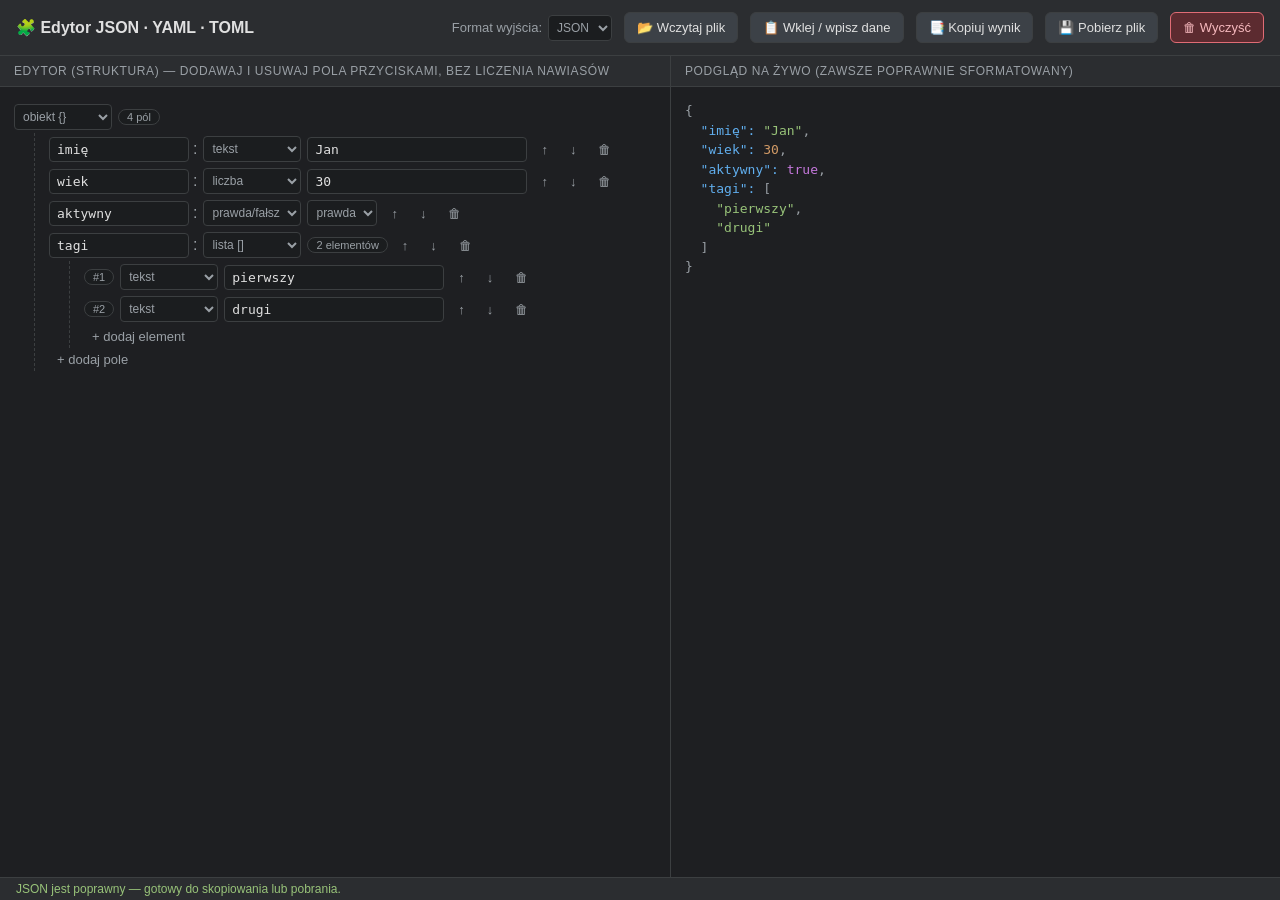
==== json_editor.html @ 4db6fac8 "Add JSON/YAML/TOML editor (single-file HTML) and a hardened Docker build Self-contained, offline bro" ====
<!DOCTYPE html>
<html lang="pl">
<head>
<meta charset="UTF-8">
<meta name="viewport" content="width=device-width, initial-scale=1.0">
<title>Edytor JSON</title>
<style>
  :root {
    --bg: #1e1f22;
    --panel: #2b2d30;
    --border: #3c3f41;
    --text: #e0e0e0;
    --muted: #9aa0a6;
    --accent: #4fa3f7;
    --string: #98c379;
    --number: #d19a66;
    --bool: #c678dd;
    --null: #888;
    --key: #61afef;
    --danger: #e06c75;
    --ok: #98c379;
  }
  * { box-sizing: border-box; }
  body {
    margin: 0;
    font-family: -apple-system, BlinkMacSystemFont, "Segoe UI", Roboto, sans-serif;
    background: var(--bg);
    color: var(--text);
    height: 100vh;
    display: flex;
    flex-direction: column;
  }
  header {
    padding: 12px 16px;
    background: var(--panel);
    border-bottom: 1px solid var(--border);
    display: flex;
    align-items: center;
    gap: 12px;
    flex-wrap: wrap;
  }
  header h1 {
    font-size: 16px;
    margin: 0;
    margin-right: auto;
    color: var(--text);
    font-weight: 600;
  }
  button, .file-btn {
    background: #3c4147;
    color: var(--text);
    border: 1px solid var(--border);
    border-radius: 6px;
    padding: 7px 12px;
    cursor: pointer;
    font-size: 13px;
    transition: background 0.15s;
  }
  button:hover, .file-btn:hover { background: #4a5158; }
  button.primary { background: var(--accent); color: #fff; border-color: var(--accent); }
  button.primary:hover { background: #3d8fe0; }
  button.danger { background: #5c2b30; border-color: var(--danger); color: #f5b8bd; }
  button.danger:hover { background: #713238; }
  main {
    flex: 1;
    display: flex;
    overflow: hidden;
  }
  .panel {
    flex: 1;
    display: flex;
    flex-direction: column;
    overflow: hidden;
    border-right: 1px solid var(--border);
  }
  .panel:last-child { border-right: none; }
  .panel-header {
    padding: 8px 14px;
    font-size: 12px;
    text-transform: uppercase;
    letter-spacing: 0.05em;
    color: var(--muted);
    background: var(--panel);
    border-bottom: 1px solid var(--border);
  }
  .panel-body {
    flex: 1;
    overflow: auto;
    padding: 14px;
  }
  /* Tree editor */
  .node {
    margin-left: 20px;
    border-left: 1px dashed var(--border);
    padding-left: 14px;
    position: relative;
  }
  .node-row {
    display: flex;
    align-items: center;
    gap: 6px;
    padding: 3px 0;
    flex-wrap: wrap;
  }
  .node-row input[type=text], .node-row input[type=number] {
    background: #1b1d1f;
    border: 1px solid var(--border);
    color: var(--text);
    border-radius: 4px;
    padding: 4px 7px;
    font-size: 13px;
    font-family: "SF Mono", Monaco, monospace;
  }
  .key-input { width: 140px; color: var(--key); }
  .val-input { width: 220px; }
  .val-input.string { color: var(--string); }
  .val-input.number { color: var(--number); }
  select.type-select {
    background: #1b1d1f;
    color: var(--muted);
    border: 1px solid var(--border);
    border-radius: 4px;
    font-size: 12px;
    padding: 4px 4px;
  }
  .icon-btn {
    background: transparent;
    border: 1px solid transparent;
    color: var(--muted);
    border-radius: 4px;
    padding: 3px 7px;
    font-size: 13px;
    cursor: pointer;
  }
  .icon-btn:hover { color: var(--text); border-color: var(--border); background: #3c4147; }
  .icon-btn.remove:hover { color: var(--danger); }
  .icon-btn.add:hover { color: var(--ok); }
  .toggle-btn {
    background: transparent;
    border: none;
    color: var(--muted);
    cursor: pointer;
    width: 18px;
    font-size: 12px;
  }
  .badge {
    font-size: 11px;
    color: var(--muted);
    background: #1b1d1f;
    border: 1px solid var(--border);
    border-radius: 10px;
    padding: 1px 8px;
  }
  .bool-true { color: var(--ok); }
  .bool-false { color: var(--danger); }
  .null-label { color: var(--null); font-style: italic; }
  /* Preview */
  pre#preview {
    margin: 0;
    font-family: "SF Mono", Monaco, monospace;
    font-size: 13px;
    line-height: 1.5;
    white-space: pre-wrap;
    word-break: break-word;
  }
  .tok-key { color: var(--key); }
  .tok-string { color: var(--string); }
  .tok-number { color: var(--number); }
  .tok-bool { color: var(--bool); }
  .tok-null { color: var(--null); }
  .tok-punct { color: var(--muted); }
  #status {
    font-size: 12px;
    padding: 4px 16px;
    background: var(--panel);
    border-top: 1px solid var(--border);
    color: var(--muted);
  }
  #status.error { color: var(--danger); }
  #status.ok { color: var(--ok); }
  #status.warn { color: var(--number); }
  .format-picker {
    display: flex;
    align-items: center;
    gap: 6px;
    font-size: 13px;
    color: var(--muted);
  }
  #fix-suggestion {
    display: none;
    background: #3a2f1c;
    border: 1px solid #6b5328;
    border-radius: 6px;
    padding: 10px 12px;
    font-size: 12px;
    color: #e8d3ad;
  }
  #fix-suggestion.show { display: block; }
  #fix-suggestion ul { margin: 6px 0 10px 18px; padding: 0; }
  #fix-suggestion li { margin-bottom: 2px; }
  .empty-hint {
    color: var(--muted);
    font-size: 13px;
    font-style: italic;
  }
  textarea#raw-input {
    width: 100%;
    height: 100%;
    background: #1b1d1f;
    color: var(--text);
    border: 1px solid var(--border);
    border-radius: 6px;
    font-family: "SF Mono", Monaco, monospace;
    font-size: 13px;
    padding: 10px;
    resize: none;
  }
  .modal-overlay {
    position: fixed; inset: 0;
    background: rgba(0,0,0,0.5);
    display: none;
    align-items: center; justify-content: center;
    z-index: 50;
  }
  .modal-overlay.show { display: flex; }
  .modal {
    background: var(--panel);
    border: 1px solid var(--border);
    border-radius: 8px;
    width: 600px;
    max-width: 90vw;
    height: 400px;
    max-height: 80vh;
    display: flex;
    flex-direction: column;
    padding: 16px;
    gap: 10px;
  }
  .modal h2 { margin: 0; font-size: 15px; }
  .modal-actions { display: flex; justify-content: flex-end; gap: 8px; }
</style>
</head>
<body>

<header>
  <h1>🧩 Edytor JSON · YAML · TOML</h1>
  <label class="format-picker">
    Format wyjścia:
    <select id="format-select" class="type-select">
      <option value="json">JSON</option>
      <option value="yaml">YAML</option>
      <option value="toml">TOML</option>
    </select>
  </label>
  <label class="file-btn">
    📂 Wczytaj plik
    <input type="file" id="file-input" accept=".json,.yaml,.yml,.toml,.txt,application/json" style="display:none">
  </label>
  <button id="btn-paste">📋 Wklej / wpisz dane</button>
  <button id="btn-copy">📑 Kopiuj wynik</button>
  <button id="btn-download">💾 Pobierz plik</button>
  <button id="btn-clear" class="danger">🗑 Wyczyść</button>
</header>

<main>
  <div class="panel" style="flex: 1.1;">
    <div class="panel-header">Edytor (struktura) — dodawaj i usuwaj pola przyciskami, bez liczenia nawiasów</div>
    <div class="panel-body" id="tree-root"></div>
  </div>
  <div class="panel">
    <div class="panel-header">Podgląd na żywo (zawsze poprawnie sformatowany)</div>
    <div class="panel-body"><pre id="preview"></pre></div>
  </div>
</main>

<div id="status">Gotowy. Zacznij od dodania pola lub wklej istniejący JSON.</div>

<div class="modal-overlay" id="paste-modal">
  <div class="modal" style="height: 480px;">
    <h2>Wklej lub wpisz dane (JSON, YAML lub TOML)</h2>
    <label class="format-picker">
      Format wejścia:
      <select id="input-format-select" class="type-select">
        <option value="auto">Wykryj automatycznie</option>
        <option value="json">JSON</option>
        <option value="yaml">YAML</option>
        <option value="toml">TOML</option>
      </select>
    </label>
    <textarea id="raw-input" placeholder='np. {"przykład": [1, 2, 3]}  albo  klucz: wartość  albo  klucz = "wartość"'></textarea>
    <div id="fix-suggestion">
      <div>⚠️ Wykryto błędnie sformatowany JSON. Aplikacja wykryła i może automatycznie naprawić następujące problemy:</div>
      <ul id="fix-list"></ul>
      <button id="fix-apply" class="primary">🔧 Zastosuj poprawki i wczytaj</button>
    </div>
    <div class="modal-actions">
      <button id="paste-cancel">Anuluj</button>
      <button id="paste-load" class="primary">Wczytaj do edytora</button>
    </div>
  </div>
</div>

<script>
(function () {
  "use strict";

  // ---- Data model -------------------------------------------------------
  // The whole document is a single root "value" node. A value is one of:
  //   {type:'object', entries:[{key:'', value: <value>}, ...]}
  //   {type:'array',  items:[<value>, ...]}
  //   {type:'string', value: ''}
  //   {type:'number', value: 0}
  //   {type:'boolean', value: true}
  //   {type:'null'}
  //
  // This removes the need for the user to ever type braces, brackets,
  // commas, colons or manage indentation — the UI builds valid JSON.

  let root = { type: 'object', entries: [] };

  const treeRoot = document.getElementById('tree-root');
  const preview = document.getElementById('preview');
  const statusEl = document.getElementById('status');

  function setStatus(msg, kind) {
    statusEl.textContent = msg;
    statusEl.className = kind || '';
  }

  function valueToJS(node) {
    switch (node.type) {
      case 'object': {
        const obj = {};
        for (const e of node.entries) obj[e.key] = valueToJS(e.value);
        return obj;
      }
      case 'array':
        return node.items.map(valueToJS);
      case 'string': return node.value;
      case 'number': return node.value;
      case 'boolean': return node.value;
      case 'null': return null;
    }
  }

  function jsToValue(js) {
    if (js === null) return { type: 'null' };
    if (Array.isArray(js)) return { type: 'array', items: js.map(jsToValue) };
    switch (typeof js) {
      case 'object':
        return { type: 'object', entries: Object.keys(js).map(k => ({ key: k, value: jsToValue(js[k]) })) };
      case 'string': return { type: 'string', value: js };
      case 'number': return { type: 'number', value: js };
      case 'boolean': return { type: 'boolean', value: js };
      default: return { type: 'null' };
    }
  }

  function newValueOfType(type) {
    switch (type) {
      case 'object': return { type: 'object', entries: [] };
      case 'array': return { type: 'array', items: [] };
      case 'string': return { type: 'string', value: '' };
      case 'number': return { type: 'number', value: 0 };
      case 'boolean': return { type: 'boolean', value: true };
      case 'null': return { type: 'null' };
    }
  }

  // ---- Multi-format support: JSON / YAML / TOML --------------------------
  // The editor's internal model is format-agnostic (plain JS values). These
  // helpers convert that model to/from text in whichever format the user
  // picked, so the same tree can be exported as JSON, YAML or TOML and raw
  // text in any of the three can be imported and turned into the tree.

  const FORMAT_INFO = {
    json: { label: 'JSON', ext: 'json', mime: 'application/json' },
    yaml: { label: 'YAML', ext: 'yaml', mime: 'application/x-yaml' },
    toml: { label: 'TOML', ext: 'toml', mime: 'application/toml' }
  };

  function isPlainObject(v) {
    return v !== null && typeof v === 'object' && !Array.isArray(v);
  }

  function containsNull(v) {
    if (v === null) return true;
    if (Array.isArray(v)) return v.some(containsNull);
    if (isPlainObject(v)) return Object.keys(v).some(k => containsNull(v[k]));
    return false;
  }

  function stringifyAs(js, format) {
    if (format === 'json') {
      return { text: JSON.stringify(js, null, 2), warnings: [] };
    }
    if (format === 'yaml') {
      const text = (js === null || (isPlainObject(js) && Object.keys(js).length === 0))
        ? (js === null ? 'null\n' : '{}\n')
        : yamlBlock(js, 0) + '\n';
      return { text, warnings: [] };
    }
    if (format === 'toml') {
      if (!isPlainObject(js)) {
        throw new Error('Format TOML wymaga, aby cały dokument był obiektem (mapą klucz → wartość), a nie listą ani pojedynczą wartością.');
      }
      const lines = [];
      emitTomlTable(js, [], lines, false);
      const text = lines.join('\n').replace(/\n{3,}/g, '\n\n').replace(/\n*$/, '\n');
      const warnings = containsNull(js)
        ? ['TOML nie obsługuje wartości null — zapisano je jako puste teksty "".']
        : [];
      return { text, warnings };
    }
    throw new Error('Nieznany format: ' + format);
  }

  function parseAs(text, format) {
    if (format === 'json') return JSON.parse(text);
    if (format === 'yaml') return parseYAML(text);
    if (format === 'toml') return parseTOML(text);
    throw new Error('Nieznany format: ' + format);
  }

  // Guess which formats are most likely, in order of likelihood, so "auto"
  // import can try the most plausible parser first.
  function detectFormatOrder(text) {
    const trimmed = text.trim();
    if (trimmed === '') return ['json', 'yaml', 'toml'];
    if (trimmed[0] === '{' || trimmed[0] === '[') return ['json', 'yaml', 'toml'];
    const firstLine = (trimmed.split('\n').find(l => l.trim() && !l.trim().startsWith('#')) || '').trim();
    if (/^\[\[?[^\]]+\]\]?\s*$/.test(firstLine) || /^[A-Za-z0-9_."'-]+\s*=\s*\S/.test(firstLine)) {
      return ['toml', 'yaml', 'json'];
    }
    return ['yaml', 'json', 'toml'];
  }

  // ---- YAML: serialize ----------------------------------------------------

  function yamlIndent(n) { return '  '.repeat(n); }

  function yamlBlock(value, indent) {
    if (Array.isArray(value)) {
      if (value.length === 0) return yamlIndent(indent) + '[]';
      return value.map(item => {
        const prefix = yamlIndent(indent) + '- ';
        if (isPlainObject(item) && Object.keys(item).length > 0) {
          const inner = yamlBlock(item, indent + 1);
          const innerLines = inner.split('\n');
          const stripLen = (indent + 1) * 2;
          const firstLine = innerLines[0].slice(stripLen);
          const rest = innerLines.slice(1).join('\n');
          return prefix + firstLine + (rest ? '\n' + rest : '');
        }
        if (Array.isArray(item) && item.length > 0) {
          return prefix.replace(/\s+$/, '') + '\n' + yamlBlock(item, indent + 1);
        }
        return prefix + yamlScalar(item);
      }).join('\n');
    }
    if (isPlainObject(value)) {
      const keys = Object.keys(value);
      if (keys.length === 0) return yamlIndent(indent) + '{}';
      return keys.map(k => {
        const v = value[k];
        const keyPart = yamlIndent(indent) + yamlScalarString(k) + ':';
        if (isPlainObject(v) && Object.keys(v).length > 0) return keyPart + '\n' + yamlBlock(v, indent + 1);
        if (Array.isArray(v) && v.length > 0) return keyPart + '\n' + yamlBlock(v, indent);
        if (isPlainObject(v)) return keyPart + ' {}';
        if (Array.isArray(v)) return keyPart + ' []';
        return keyPart + ' ' + yamlScalar(v);
      }).join('\n');
    }
    return yamlIndent(indent) + yamlScalar(value);
  }

  function yamlScalar(v) {
    if (v === null || v === undefined) return 'null';
    if (typeof v === 'boolean') return v ? 'true' : 'false';
    if (typeof v === 'number') return String(v);
    return yamlScalarString(String(v));
  }

  function yamlScalarString(s) {
    if (s === '') return "''";
    const needsQuote =
      /^[\s]|[\s]$/.test(s) ||
      /^[-?:,\[\]{}#&*!|>'"%@`]/.test(s) ||
      /: |:$/.test(s) ||
      /^(true|false|null|yes|no|on|off|~)$/i.test(s) ||
      /^[+-]?(\d+\.?\d*|\.\d+)([eE][+-]?\d+)?$/.test(s) ||
      /[\n\t]/.test(s);
    if (needsQuote) {
      return '"' + s.replace(/\\/g, '\\\\').replace(/"/g, '\\"').replace(/\n/g, '\\n').replace(/\t/g, '\\t') + '"';
    }
    return s;
  }

  // ---- YAML: parse (common block-style subset) ---------------------------

  function parseYAML(text) {
    const rawLines = text.replace(/\r\n/g, '\n').split('\n');
    const lines = [];
    for (const raw of rawLines) {
      const noComment = stripYamlComment(raw);
      const trimmedLine = noComment.trim();
      if (trimmedLine === '' || trimmedLine === '---' || trimmedLine === '...') continue;
      const leading = noComment.match(/^[ \t]*/)[0];
      if (leading.indexOf('\t') !== -1) {
        throw new Error('YAML nie pozwala używać tabulatorów do wcięć (linia: "' + trimmedLine + '"). Zamień je na spacje.');
      }
      lines.push({ indent: leading.length, content: noComment.slice(leading.length) });
    }
    if (lines.length === 0) return null;
    const cursor = { i: 0 };
    return parseYamlNode(lines, cursor, lines[0].indent);
  }

  function stripYamlComment(line) {
    let inStr = null;
    for (let i = 0; i < line.length; i++) {
      const c = line[i];
      if (inStr) {
        if (c === inStr && line[i - 1] !== '\\') inStr = null;
      } else if (c === '"' || c === "'") {
        inStr = c;
      } else if (c === '#' && (i === 0 || /\s/.test(line[i - 1]))) {
        return line.slice(0, i).replace(/\s+$/, '');
      }
    }
    return line;
  }

  function parseYamlNode(lines, cursor, indent) {
    if (cursor.i >= lines.length) return null;
    const line = lines[cursor.i];
    if (line.indent < indent) return null;
    if (line.content === '-' || line.content.startsWith('- ')) {
      return parseYamlSequence(lines, cursor, line.indent);
    }
    if (matchYamlKeyValue(line.content)) {
      return parseYamlMapping(lines, cursor, line.indent);
    }
    cursor.i++;
    return parseYamlScalar(line.content);
  }

  function matchYamlKeyValue(content) {
    let m = content.match(/^"((?:[^"\\]|\\.)*)"\s*:(?:\s+(.*))?$/);
    if (m) return { key: unescapeYamlDouble(m[1]), value: m[2] !== undefined ? m[2] : '' };
    m = content.match(/^'((?:[^']|'')*)'\s*:(?:\s+(.*))?$/);
    if (m) return { key: m[1].replace(/''/g, "'"), value: m[2] !== undefined ? m[2] : '' };
    m = content.match(/^([^:\s][^:]*?):(?:\s+(.*))?$/);
    if (m && !/^[-?]\s/.test(m[1]) && m[1].indexOf('#') === -1) {
      return { key: m[1].trim(), value: m[2] !== undefined ? m[2] : '' };
    }
    return null;
  }

  function parseYamlMapping(lines, cursor, indent) {
    const obj = {};
    while (cursor.i < lines.length) {
      const line = lines[cursor.i];
      if (line.indent < indent) break;
      if (line.indent !== indent) {
        throw new Error('Niespójne wcięcie w YAML w linii: "' + line.content + '"');
      }
      const kv = matchYamlKeyValue(line.content);
      if (!kv) throw new Error('Nie rozpoznano wpisu mapy YAML w linii: "' + line.content + '"');
      cursor.i++;
      if (kv.value === '' || kv.value === undefined) {
        if (cursor.i < lines.length && lines[cursor.i].indent > indent) {
          obj[kv.key] = parseYamlNode(lines, cursor, lines[cursor.i].indent);
        } else if (cursor.i < lines.length && lines[cursor.i].indent === indent &&
                   (lines[cursor.i].content === '-' || lines[cursor.i].content.startsWith('- '))) {
          obj[kv.key] = parseYamlSequence(lines, cursor, indent);
        } else {
          obj[kv.key] = null;
        }
      } else {
        obj[kv.key] = parseYamlInlineValue(kv.value);
      }
    }
    return obj;
  }

  function parseYamlSequence(lines, cursor, indent) {
    const arr = [];
    while (cursor.i < lines.length) {
      const line = lines[cursor.i];
      if (line.indent < indent) break;
      if (line.indent !== indent) throw new Error('Niespójne wcięcie w liście YAML w linii: "' + line.content + '"');
      if (!(line.content === '-' || line.content.startsWith('- '))) break;
      const rest = line.content === '-' ? '' : line.content.slice(2);
      cursor.i++;
      if (rest.trim() === '') {
        if (cursor.i < lines.length && lines[cursor.i].indent > indent) {
          arr.push(parseYamlNode(lines, cursor, lines[cursor.i].indent));
        } else {
          arr.push(null);
        }
        continue;
      }
      const kv = matchYamlKeyValue(rest);
      if (kv) {
        const mapIndent = indent + 2;
        const fakeLines = [{ indent: mapIndent, content: rest }];
        let j = cursor.i;
        while (j < lines.length && lines[j].indent > indent) {
          fakeLines.push({ indent: lines[j].indent, content: lines[j].content });
          j++;
        }
        const subCursor = { i: 0 };
        arr.push(parseYamlMapping(fakeLines, subCursor, mapIndent));
        cursor.i = j;
      } else {
        arr.push(parseYamlInlineValue(rest));
      }
    }
    return arr;
  }

  function parseYamlInlineValue(s) {
    s = s.trim();
    if (s === '') return null;
    if (s[0] === '[' && s[s.length - 1] === ']') return parseYamlFlowSequence(s);
    if (s[0] === '{' && s[s.length - 1] === '}') return parseYamlFlowMapping(s);
    return parseYamlScalar(s);
  }

  function splitFlowItems(s) {
    const parts = [];
    let depth = 0, inStr = null, cur = '';
    for (let i = 0; i < s.length; i++) {
      const c = s[i];
      if (inStr) {
        cur += c;
        if (c === inStr && s[i - 1] !== '\\') inStr = null;
      } else if (c === '"' || c === "'") { inStr = c; cur += c; }
      else if (c === '[' || c === '{') { depth++; cur += c; }
      else if (c === ']' || c === '}') { depth--; cur += c; }
      else if (c === ',' && depth === 0) { parts.push(cur); cur = ''; }
      else cur += c;
    }
    if (cur.trim() !== '') parts.push(cur);
    return parts.map(p => p.trim()).filter(p => p !== '');
  }

  function parseYamlFlowSequence(s) {
    const inner = s.slice(1, -1).trim();
    if (inner === '') return [];
    return splitFlowItems(inner).map(parseYamlInlineValue);
  }

  function parseYamlFlowMapping(s) {
    const inner = s.slice(1, -1).trim();
    const obj = {};
    if (inner === '') return obj;
    for (const part of splitFlowItems(inner)) {
      const kv = matchYamlKeyValue(part) || { key: part.trim(), value: '' };
      obj[kv.key] = (kv.value === '' || kv.value === undefined) ? null : parseYamlInlineValue(kv.value);
    }
    return obj;
  }

  function parseYamlScalar(s) {
    s = s.trim();
    if (s === '' || s === '~' || /^(null|Null|NULL)$/.test(s)) return null;
    if (/^(true|True|TRUE)$/.test(s)) return true;
    if (/^(false|False|FALSE)$/.test(s)) return false;
    if (/^"((?:[^"\\]|\\.)*)"$/.test(s)) return unescapeYamlDouble(s.slice(1, -1));
    if (/^'((?:[^']|'')*)'$/.test(s)) return s.slice(1, -1).replace(/''/g, "'");
    if (/^[+-]?(\d+\.\d*|\.\d+|\d+)([eE][+-]?\d+)?$/.test(s) && !/^[+-]?0\d/.test(s)) return parseFloat(s);
    return s;
  }

  function unescapeYamlDouble(s) {
    return s.replace(/\\(.)/g, (m, c) => ({ n: '\n', t: '\t', r: '\r', '"': '"', '\\': '\\' }[c] || c));
  }

  // ---- TOML: serialize ----------------------------------------------------

  function emitTomlTable(obj, path, lines, asArrayItem) {
    if (path.length > 0) {
      const header = path.map(tomlKey).join('.');
      lines.push(asArrayItem ? '[[' + header + ']]' : '[' + header + ']');
    }
    const simple = [], subTables = [], subArrayTables = [];
    for (const key of Object.keys(obj)) {
      const v = obj[key];
      if (Array.isArray(v) && v.length > 0 && v.every(isPlainObject)) subArrayTables.push(key);
      else if (isPlainObject(v)) subTables.push(key);
      else simple.push(key);
    }
    for (const k of simple) lines.push(tomlKey(k) + ' = ' + tomlValue(obj[k]));
    if (path.length > 0 || simple.length > 0) lines.push('');
    for (const k of subTables) emitTomlTable(obj[k], path.concat(k), lines, false);
    for (const k of subArrayTables) {
      for (const item of obj[k]) emitTomlTable(item, path.concat(k), lines, true);
    }
  }

  function tomlValue(v) {
    if (v === null || v === undefined) return '""';
    if (typeof v === 'boolean') return v ? 'true' : 'false';
    if (typeof v === 'number') return String(v);
    if (typeof v === 'string') return tomlString(v);
    if (Array.isArray(v)) return '[' + v.map(tomlValue).join(', ') + ']';
    if (isPlainObject(v)) return '{ ' + Object.keys(v).map(k => tomlKey(k) + ' = ' + tomlValue(v[k])).join(', ') + ' }';
    return '""';
  }

  function tomlString(s) {
    return '"' + s.replace(/\\/g, '\\\\').replace(/"/g, '\\"').replace(/\n/g, '\\n').replace(/\t/g, '\\t') + '"';
  }

  function tomlKey(k) {
    return /^[A-Za-z0-9_-]+$/.test(k) ? k : tomlString(k);
  }

  // ---- TOML: parse (common subset: tables, arrays of tables, basic types) -

  function parseTOML(text) {
    const lines = text.replace(/\r\n/g, '\n').split('\n');
    const root = {};
    let current = root;
    for (const rawLine of lines) {
      const line = stripTomlComment(rawLine).trim();
      if (line === '') continue;
      if (line.startsWith('[[') && line.endsWith(']]')) {
        const path = parseTomlKeyPath(line.slice(2, -2).trim());
        current = navigateTomlArrayTable(root, path);
      } else if (line.startsWith('[') && line.endsWith(']')) {
        const path = parseTomlKeyPath(line.slice(1, -1).trim());
        current = navigateTomlTable(root, path);
      } else {
        const eq = findUnquotedChar(line, '=');
        if (eq === -1) throw new Error('Nie rozpoznano linii TOML (brak "="): "' + line + '"');
        const path = parseTomlKeyPath(line.slice(0, eq).trim());
        setTomlValue(current, path, parseTomlValue(line.slice(eq + 1).trim()));
      }
    }
    return root;
  }

  function stripTomlComment(line) {
    let inStr = null;
    for (let i = 0; i < line.length; i++) {
      const c = line[i];
      if (inStr) {
        if (c === inStr && line[i - 1] !== '\\') inStr = null;
      } else if (c === '"' || c === "'") inStr = c;
      else if (c === '#') return line.slice(0, i);
    }
    return line;
  }

  function findUnquotedChar(line, target) {
    let inStr = null, depth = 0;
    for (let i = 0; i < line.length; i++) {
      const c = line[i];
      if (inStr) {
        if (c === inStr && line[i - 1] !== '\\') inStr = null;
      } else if (c === '"' || c === "'") inStr = c;
      else if (c === '[' || c === '{') depth++;
      else if (c === ']' || c === '}') depth--;
      else if (c === target && depth === 0) return i;
    }
    return -1;
  }

  function parseTomlKeyPath(s) {
    const parts = [];
    let cur = '', inStr = null;
    for (let i = 0; i < s.length; i++) {
      const c = s[i];
      if (inStr) {
        cur += c;
        if (c === inStr && s[i - 1] !== '\\') inStr = null;
      } else if (c === '"' || c === "'") { inStr = c; cur += c; }
      else if (c === '.') { parts.push(cur.trim()); cur = ''; }
      else cur += c;
    }
    if (cur.trim() !== '') parts.push(cur.trim());
    return parts.map(unquoteTomlKey);
  }

  function unquoteTomlKey(k) {
    k = k.trim();
    if (/^"(.*)"$/.test(k)) return unescapeTomlBasic(k.slice(1, -1));
    if (/^'(.*)'$/.test(k)) return k.slice(1, -1);
    return k;
  }

  function navigateTomlTable(root, path) {
    let node = root;
    for (const key of path) {
      if (!(key in node)) node[key] = {};
      node = Array.isArray(node[key]) ? node[key][node[key].length - 1] : node[key];
    }
    return node;
  }

  function navigateTomlArrayTable(root, path) {
    let node = root;
    for (let i = 0; i < path.length - 1; i++) {
      const key = path[i];
      if (!(key in node)) node[key] = {};
      node = Array.isArray(node[key]) ? node[key][node[key].length - 1] : node[key];
    }
    const lastKey = path[path.length - 1];
    if (!Array.isArray(node[lastKey])) node[lastKey] = [];
    const item = {};
    node[lastKey].push(item);
    return item;
  }

  function setTomlValue(table, path, value) {
    let node = table;
    for (let i = 0; i < path.length - 1; i++) {
      const key = path[i];
      if (!(key in node)) node[key] = {};
      node = node[key];
    }
    node[path[path.length - 1]] = value;
  }

  function parseTomlValue(s) {
    s = s.trim();
    if (s === '') throw new Error('Brak wartości po znaku "="');
    if (s === 'true') return true;
    if (s === 'false') return false;
    if (s[0] === '[') return parseTomlArray(s);
    if (s[0] === '{') return parseTomlInlineTable(s);
    if (/^"""[\s\S]*"""$/.test(s)) return s.slice(3, -3).replace(/^\n/, '');
    if (/^'''[\s\S]*'''$/.test(s)) return s.slice(3, -3).replace(/^\n/, '');
    if (/^"((?:[^"\\]|\\.)*)"$/.test(s)) return unescapeTomlBasic(s.slice(1, -1));
    if (/^'(.*)'$/.test(s)) return s.slice(1, -1);
    if (/^[+-]?\d[\d_]*$/.test(s)) return parseInt(s.replace(/_/g, ''), 10);
    if (/^[+-]?(\d[\d_]*\.\d[\d_]*|\d[\d_]*)([eE][+-]?\d+)?$/.test(s)) return parseFloat(s.replace(/_/g, ''));
    if (/^\d{4}-\d{2}-\d{2}/.test(s)) return s.replace(/^"|"$/g, '');
    return s;
  }

  function unescapeTomlBasic(s) {
    return s.replace(/\\(u[0-9a-fA-F]{4}|U[0-9a-fA-F]{8}|.)/g, (m, g) => {
      if (g[0] === 'u' || g[0] === 'U') return String.fromCodePoint(parseInt(g.slice(1), 16));
      return ({ n: '\n', t: '\t', r: '\r', '"': '"', '\\': '\\' })[g] || g;
    });
  }

  function parseTomlArray(s) {
    const inner = s.slice(1, -1).trim();
    if (inner === '') return [];
    return splitFlowItems(inner).map(parseTomlValue);
  }

  function parseTomlInlineTable(s) {
    const inner = s.slice(1, -1).trim();
    const obj = {};
    if (inner === '') return obj;
    for (const part of splitFlowItems(inner)) {
      const eq = findUnquotedChar(part, '=');
      if (eq === -1) throw new Error('Nieprawidłowy wpis w tabeli inline TOML: "' + part + '"');
      const path = parseTomlKeyPath(part.slice(0, eq).trim());
      setTomlValue(obj, path, parseTomlValue(part.slice(eq + 1).trim()));
    }
    return obj;
  }

  // ---- JSON auto-repair ----------------------------------------------------
  // Tries a series of safe, well-known fixes for JSON that was pasted from
  // sources that don't produce strict JSON (JS object literals, Python dicts,
  // JSON with comments or trailing commas, etc.) and reports each fix made.

  function autoFixJSON(text) {
    const fixes = [];
    let fixed = text;

    if (fixed.charCodeAt(0) === 0xFEFF) {
      fixed = fixed.slice(1);
      fixes.push('Usunięto niewidoczny znak BOM na początku pliku.');
    }
    let step = stripJsonComments(fixed);
    if (step !== fixed) { fixed = step; fixes.push('Usunięto komentarze (// … lub /* … */) — JSON ich nie obsługuje.'); }

    step = convertSingleToDoubleQuotes(fixed);
    if (step !== fixed) { fixed = step; fixes.push('Zamieniono pojedyncze cudzysłowy (\') na podwójne (") wokół tekstów.'); }

    step = quoteUnquotedKeys(fixed);
    if (step !== fixed) { fixed = step; fixes.push('Dodano cudzysłowy wokół nazw kluczy zapisanych bez nich.'); }

    step = fixed.replace(/\bTrue\b/g, 'true').replace(/\bFalse\b/g, 'false').replace(/\bNone\b/g, 'null');
    if (step !== fixed) { fixed = step; fixes.push('Zamieniono True/False/None (zapis pythonowy) na true/false/null.'); }

    step = fixed.replace(/,(\s*[}\]])/g, '$1');
    if (step !== fixed) { fixed = step; fixes.push('Usunięto zbędne przecinki przed zamykającym } lub ].'); }

    return { fixed, fixes };
  }

  function stripJsonComments(text) {
    let out = '', inStr = null;
    for (let i = 0; i < text.length; i++) {
      const c = text[i], n = text[i + 1];
      if (inStr) {
        out += c;
        if (c === '\\') { out += n; i++; }
        else if (c === inStr) inStr = null;
        continue;
      }
      if (c === '"' || c === "'") { inStr = c; out += c; continue; }
      if (c === '/' && n === '/') {
        while (i < text.length && text[i] !== '\n') i++;
        i--;
        continue;
      }
      if (c === '/' && n === '*') {
        i += 2;
        while (i < text.length && !(text[i] === '*' && text[i + 1] === '/')) i++;
        i++;
        continue;
      }
      out += c;
    }
    return out;
  }

  function convertSingleToDoubleQuotes(text) {
    let out = '', i = 0;
    while (i < text.length) {
      const c = text[i];
      if (c === '"') {
        out += c; i++;
        while (i < text.length) {
          out += text[i];
          if (text[i] === '\\') { i++; out += text[i]; }
          else if (text[i] === '"') { i++; break; }
          i++;
        }
        continue;
      }
      if (c === "'") {
        let s = '';
        i++;
        while (i < text.length && text[i] !== "'") {
          if (text[i] === '\\') { s += text[i] + (text[i + 1] || ''); i += 2; }
          else { s += text[i]; i++; }
        }
        i++;
        const content = s.replace(/\\'/g, "'").replace(/(?<!\\)"/g, '\\"');
        out += '"' + content + '"';
        continue;
      }
      out += c; i++;
    }
    return out;
  }

  function quoteUnquotedKeys(text) {
    let out = '', i = 0;
    while (i < text.length) {
      const c = text[i];
      if (c === '"' || c === "'") {
        const quote = c;
        out += c; i++;
        while (i < text.length) {
          out += text[i];
          if (text[i] === '\\') { i++; out += text[i]; }
          else if (text[i] === quote) { i++; break; }
          i++;
        }
        continue;
      }
      if (c === '{' || c === ',') {
        out += c; i++;
        let j = i;
        while (j < text.length && /\s/.test(text[j])) j++;
        const m = /^[A-Za-z_$][A-Za-z0-9_$]*/.exec(text.slice(j));
        if (m) {
          let k = j + m[0].length;
          while (k < text.length && /\s/.test(text[k])) k++;
          if (text[k] === ':') {
            out += text.slice(i, j) + '"' + m[0] + '"';
            i = j + m[0].length;
            continue;
          }
        }
        continue;
      }
      out += c; i++;
    }
    return out;
  }

  // ---- Rendering: tree editor -------------------------------------------

  function render() {
    treeRoot.innerHTML = '';
    treeRoot.appendChild(renderValueEditor(root, null, null, true));
    renderPreview();
  }

  // Renders the *content controls* for editing a value in-place
  // (type selector + the value-specific inputs/children), used both
  // for the root and for nested values.
  function renderValueEditor(node, onReplace, label, isRoot) {
    const wrap = document.createElement('div');

    const row = document.createElement('div');
    row.className = 'node-row';

    if (label !== null && label !== undefined) {
      // label is a DOM node (key input or index badge) supplied by caller
      row.appendChild(label);
    }

    const typeSelect = document.createElement('select');
    typeSelect.className = 'type-select';
    ['object', 'array', 'string', 'number', 'boolean', 'null'].forEach(t => {
      const opt = document.createElement('option');
      opt.value = t;
      opt.textContent = {
        object: 'obiekt {}', array: 'lista []', string: 'tekst',
        number: 'liczba', boolean: 'prawda/fałsz', null: 'null'
      }[t];
      if (t === node.type) opt.selected = true;
      typeSelect.appendChild(opt);
    });
    typeSelect.addEventListener('change', () => {
      const replacement = newValueOfType(typeSelect.value);
      if (onReplace) onReplace(replacement);
      else { root = replacement; }
      render();
    });
    row.appendChild(typeSelect);

    // value-specific controls appended to the row
    appendValueControls(row, node);

    wrap.appendChild(row);

    // children container for object/array
    if (node.type === 'object' || node.type === 'array') {
      const childContainer = document.createElement('div');
      childContainer.className = 'node';
      wrap.appendChild(childContainer);

      if (node.type === 'object') {
        if (node.entries.length === 0) {
          childContainer.appendChild(hint('Brak pól — kliknij "+ dodaj pole"'));
        }
        node.entries.forEach((entry, idx) => {
          childContainer.appendChild(renderObjectEntry(node, entry, idx));
        });
        const addBtn = document.createElement('button');
        addBtn.className = 'icon-btn add';
        addBtn.textContent = '+ dodaj pole';
        addBtn.addEventListener('click', () => {
          node.entries.push({ key: uniqueKey(node), value: { type: 'string', value: '' } });
          render();
        });
        childContainer.appendChild(addBtn);
      } else {
        if (node.items.length === 0) {
          childContainer.appendChild(hint('Lista pusta — kliknij "+ dodaj element"'));
        }
        node.items.forEach((item, idx) => {
          childContainer.appendChild(renderArrayItem(node, idx));
        });
        const addBtn = document.createElement('button');
        addBtn.className = 'icon-btn add';
        addBtn.textContent = '+ dodaj element';
        addBtn.addEventListener('click', () => {
          node.items.push({ type: 'string', value: '' });
          render();
        });
        childContainer.appendChild(addBtn);
      }
    }

    return wrap;
  }

  function uniqueKey(objNode) {
    let i = objNode.entries.length + 1;
    let k = 'pole' + i;
    const existing = new Set(objNode.entries.map(e => e.key));
    while (existing.has(k)) { i++; k = 'pole' + i; }
    return k;
  }

  function hint(text) {
    const d = document.createElement('div');
    d.className = 'empty-hint';
    d.style.padding = '4px 0';
    d.textContent = text;
    return d;
  }

  function appendValueControls(row, node) {
    if (node.type === 'string') {
      const input = document.createElement('input');
      input.type = 'text';
      input.className = 'val-input string';
      input.value = node.value;
      input.placeholder = 'wpisz tekst…';
      input.addEventListener('input', () => { node.value = input.value; renderPreview(); });
      row.appendChild(input);
    } else if (node.type === 'number') {
      const input = document.createElement('input');
      input.type = 'number';
      input.className = 'val-input number';
      input.value = node.value;
      input.addEventListener('input', () => {
        const n = parseFloat(input.value);
        node.value = isNaN(n) ? 0 : n;
        renderPreview();
      });
      row.appendChild(input);
    } else if (node.type === 'boolean') {
      const select = document.createElement('select');
      select.className = 'type-select';
      [['true', 'prawda'], ['false', 'fałsz']].forEach(([v, label]) => {
        const opt = document.createElement('option');
        opt.value = v;
        opt.textContent = label;
        if ((v === 'true') === node.value) opt.selected = true;
        select.appendChild(opt);
      });
      select.addEventListener('change', () => {
        node.value = select.value === 'true';
        renderPreview();
      });
      row.appendChild(select);
    } else if (node.type === 'null') {
      const span = document.createElement('span');
      span.className = 'null-label';
      span.textContent = 'null (brak wartości)';
      row.appendChild(span);
    } else if (node.type === 'object') {
      const span = document.createElement('span');
      span.className = 'badge';
      span.textContent = node.entries.length + ' pól';
      row.appendChild(span);
    } else if (node.type === 'array') {
      const span = document.createElement('span');
      span.className = 'badge';
      span.textContent = node.items.length + ' elementów';
      row.appendChild(span);
    }
  }

  function renderObjectEntry(parentNode, entry, idx) {
    const keyInput = document.createElement('input');
    keyInput.type = 'text';
    keyInput.className = 'key-input';
    keyInput.value = entry.key;
    keyInput.placeholder = 'nazwa klucza';
    keyInput.addEventListener('input', () => { entry.key = keyInput.value; renderPreview(); });

    const labelWrap = document.createElement('span');
    labelWrap.style.display = 'flex';
    labelWrap.style.alignItems = 'center';
    labelWrap.style.gap = '4px';
    labelWrap.appendChild(keyInput);
    const colon = document.createElement('span');
    colon.className = 'tok-punct';
    colon.textContent = ':';
    labelWrap.appendChild(colon);

    const editor = renderValueEditor(entry.value, (replacement) => { entry.value = replacement; }, labelWrap);

    // attach remove/move buttons to the first row of the editor
    const firstRow = editor.querySelector('.node-row');
    addEntryControls(firstRow, parentNode.entries, idx);

    return editor;
  }

  function renderArrayItem(parentNode, idx) {
    const badge = document.createElement('span');
    badge.className = 'badge';
    badge.textContent = '#' + (idx + 1);

    const item = parentNode.items[idx];
    const editor = renderValueEditor(item, (replacement) => { parentNode.items[idx] = replacement; }, badge);

    const firstRow = editor.querySelector('.node-row');
    addEntryControls(firstRow, parentNode.items, idx);

    return editor;
  }

  // Adds ↑ ↓ and 🗑 buttons that operate on a generic array (entries or items)
  function addEntryControls(row, list, idx) {
    const up = document.createElement('button');
    up.className = 'icon-btn';
    up.textContent = '↑';
    up.title = 'Przesuń w górę';
    up.disabled = idx === 0;
    up.addEventListener('click', () => {
      if (idx > 0) { [list[idx - 1], list[idx]] = [list[idx], list[idx - 1]]; render(); }
    });

    const down = document.createElement('button');
    down.className = 'icon-btn';
    down.textContent = '↓';
    down.title = 'Przesuń w dół';
    down.disabled = idx === list.length - 1;
    down.addEventListener('click', () => {
      if (idx < list.length - 1) { [list[idx + 1], list[idx]] = [list[idx], list[idx + 1]]; render(); }
    });

    const remove = document.createElement('button');
    remove.className = 'icon-btn remove';
    remove.textContent = '🗑';
    remove.title = 'Usuń';
    remove.addEventListener('click', () => {
      list.splice(idx, 1);
      render();
    });

    row.appendChild(up);
    row.appendChild(down);
    row.appendChild(remove);
  }

  // ---- Rendering: live formatted & syntax-highlighted preview -----------

  let outputFormat = 'json';

  function renderPreview() {
    try {
      const js = valueToJS(root);
      const { text, warnings } = stringifyAs(js, outputFormat);
      if (outputFormat === 'json') {
        preview.innerHTML = highlight(text);
      } else {
        preview.textContent = text;
      }
      const label = FORMAT_INFO[outputFormat].label;
      if (warnings.length) {
        setStatus(label + ' wygenerowany — ⚠️ ' + warnings.join(' '), 'warn');
      } else {
        setStatus(label + ' jest poprawny — gotowy do skopiowania lub pobrania.', 'ok');
      }
    } catch (err) {
      preview.textContent = '';
      setStatus('Nie można wygenerować ' + FORMAT_INFO[outputFormat].label + ': ' + err.message, 'error');
    }
  }

  function highlight(jsonText) {
    return jsonText.replace(
      /("(\\u[a-zA-Z0-9]{4}|\\[^u]|[^\\"])*"(\s*:)?|\b(true|false)\b|\bnull\b|-?\d+(?:\.\d+)?(?:[eE][+-]?\d+)?)/g,
      (match) => {
        let cls = 'tok-number';
        if (/^"/.test(match)) {
          cls = /:$/.test(match) ? 'tok-key' : 'tok-string';
        } else if (/true|false/.test(match)) {
          cls = 'tok-bool';
        } else if (/null/.test(match)) {
          cls = 'tok-null';
        }
        return '<span class="' + cls + '">' + escapeHtml(match) + '</span>';
      }
    ).replace(/([{}\[\],])/g, '<span class="tok-punct">$1</span>');
  }

  function escapeHtml(s) {
    return s.replace(/&/g, '&amp;').replace(/</g, '&lt;').replace(/>/g, '&gt;');
  }

  // ---- Toolbar actions ---------------------------------------------------

  document.getElementById('btn-clear').addEventListener('click', () => {
    if (confirm('Wyczyścić cały dokument i zacząć od nowa?')) {
      root = { type: 'object', entries: [] };
      render();
    }
  });

  const formatSelect = document.getElementById('format-select');
  formatSelect.addEventListener('change', () => {
    outputFormat = formatSelect.value;
    renderPreview();
  });

  document.getElementById('btn-copy').addEventListener('click', async () => {
    try {
      const { text } = stringifyAs(valueToJS(root), outputFormat);
      await navigator.clipboard.writeText(text);
      setStatus('Skopiowano dane w formacie ' + FORMAT_INFO[outputFormat].label + ' do schowka.', 'ok');
    } catch (e) {
      setStatus('Nie udało się skopiować: ' + e.message, 'error');
    }
  });

  document.getElementById('btn-download').addEventListener('click', () => {
    try {
      const { text } = stringifyAs(valueToJS(root), outputFormat);
      const info = FORMAT_INFO[outputFormat];
      const blob = new Blob([text], { type: info.mime });
      const url = URL.createObjectURL(blob);
      const a = document.createElement('a');
      a.href = url;
      a.download = 'dane.' + info.ext;
      a.click();
      URL.revokeObjectURL(url);
      setStatus('Plik dane.' + info.ext + ' został pobrany.', 'ok');
    } catch (e) {
      setStatus('Nie udało się przygotować pliku: ' + e.message, 'error');
    }
  });

  document.getElementById('file-input').addEventListener('change', (e) => {
    const file = e.target.files[0];
    if (!file) return;
    const ext = (file.name.split('.').pop() || '').toLowerCase();
    const fmt = (ext === 'yaml' || ext === 'yml') ? 'yaml' : (ext === 'toml') ? 'toml' : (ext === 'json') ? 'json' : 'auto';
    const reader = new FileReader();
    reader.onload = () => loadRawText(reader.result, fmt);
    reader.readAsText(file);
    e.target.value = '';
  });

  // Paste / type modal
  const modal = document.getElementById('paste-modal');
  const rawInput = document.getElementById('raw-input');
  const inputFormatSelect = document.getElementById('input-format-select');
  const fixSuggestion = document.getElementById('fix-suggestion');
  const fixList = document.getElementById('fix-list');
  const fixApplyBtn = document.getElementById('fix-apply');
  let pendingFix = null;

  document.getElementById('btn-paste').addEventListener('click', () => {
    rawInput.value = '';
    hideFixSuggestion();
    modal.classList.add('show');
    rawInput.focus();
  });
  document.getElementById('paste-cancel').addEventListener('click', () => {
    modal.classList.remove('show');
    hideFixSuggestion();
  });
  document.getElementById('paste-load').addEventListener('click', () => {
    if (loadRawText(rawInput.value, inputFormatSelect.value)) modal.classList.remove('show');
  });
  fixApplyBtn.addEventListener('click', () => {
    if (pendingFix === null) return;
    rawInput.value = pendingFix;
    if (loadRawText(pendingFix, 'json')) modal.classList.remove('show');
  });

  function hideFixSuggestion() {
    fixSuggestion.classList.remove('show');
    fixList.innerHTML = '';
    pendingFix = null;
  }

  function offerJSONAutoFix(text) {
    const { fixed, fixes } = autoFixJSON(text);
    if (fixes.length === 0 || fixed === text) { hideFixSuggestion(); return; }
    try { JSON.parse(fixed); } catch (e) { hideFixSuggestion(); return; }
    pendingFix = fixed;
    fixList.innerHTML = '';
    fixes.forEach(f => {
      const li = document.createElement('li');
      li.textContent = f;
      fixList.appendChild(li);
    });
    fixSuggestion.classList.add('show');
  }

  // Loads raw text in the given format ('json' | 'yaml' | 'toml' | 'auto').
  // On success: builds the editor tree from it. On failure: shows a clear
  // notification and, for JSON, offers an automatic-repair suggestion.
  function loadRawText(text, requestedFormat) {
    const order = requestedFormat === 'auto' ? detectFormatOrder(text) : [requestedFormat];
    let lastError = null;
    for (const fmt of order) {
      try {
        const js = parseAs(text, fmt);
        root = jsToValue(js === undefined ? null : js);
        render();
        hideFixSuggestion();
        const fmtLabel = FORMAT_INFO[fmt].label;
        setStatus((requestedFormat === 'auto' ? 'Wykryto format ' + fmtLabel + '. ' : '') +
          'Wczytano dane — możesz teraz wygodnie edytować pola.', 'ok');
        return true;
      } catch (err) {
        lastError = { fmt, err };
      }
    }
    const primaryFmt = order[0];
    setStatus('Nie udało się wczytać jako ' + FORMAT_INFO[primaryFmt].label + ': ' + lastError.err.message +
      '. Sprawdź składnię albo wybierz inny format wejścia.', 'error');
    if (primaryFmt === 'json') {
      offerJSONAutoFix(text);
    } else {
      hideFixSuggestion();
    }
    return false;
  }

  // ---- Init ---------------------------------------------------------------
  root = {
    type: 'object',
    entries: [
      { key: 'imię', value: { type: 'string', value: 'Jan' } },
      { key: 'wiek', value: { type: 'number', value: 30 } },
      { key: 'aktywny', value: { type: 'boolean', value: true } },
      { key: 'tagi', value: { type: 'array', items: [
        { type: 'string', value: 'pierwszy' },
        { type: 'string', value: 'drugi' }
      ] } }
    ]
  };
  render();
})();
</script>
</body>
</html>
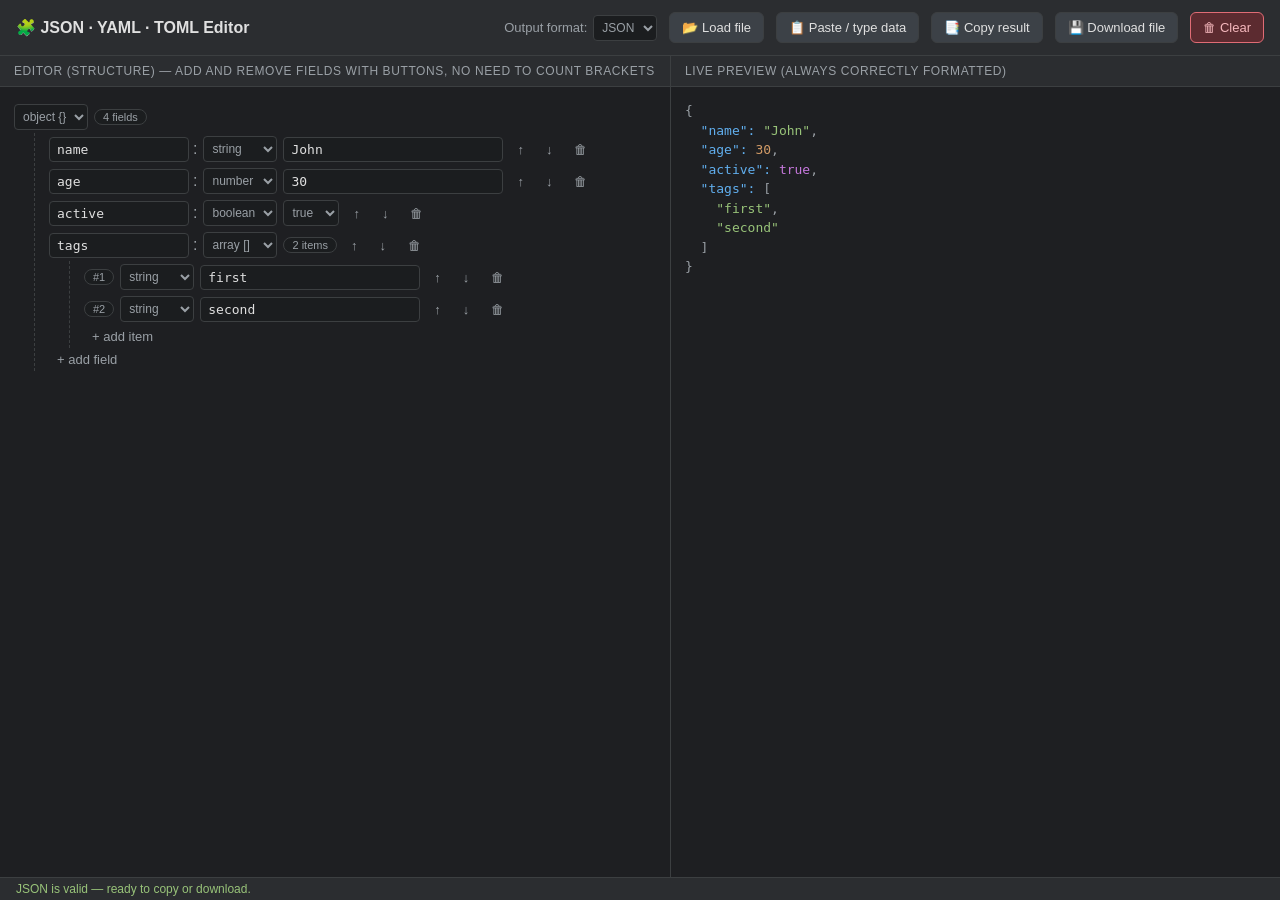
==== commit 6454d2c5: "Translate the entire app (UI, messages, README) to English" ====
--- a/json_editor.html
+++ b/json_editor.html
@@ -1,251 +1,252 @@
 <!DOCTYPE html>
-<html lang="pl">
+<html lang="en">
 <head>
 <meta charset="UTF-8">
 <meta name="viewport" content="width=device-width, initial-scale=1.0">
-<title>Edytor JSON</title>
+<title>JSON Editor</title>
 <style>
-  :root {
-    --bg: #1e1f22;
-    --panel: #2b2d30;
-    --border: #3c3f41;
-    --text: #e0e0e0;
-    --muted: #9aa0a6;
-    --accent: #4fa3f7;
-    --string: #98c379;
-    --number: #d19a66;
-    --bool: #c678dd;
-    --null: #888;
-    --key: #61afef;
-    --danger: #e06c75;
-    --ok: #98c379;
-  }
-  * { box-sizing: border-box; }
-  body {
-    margin: 0;
-    font-family: -apple-system, BlinkMacSystemFont, "Segoe UI", Roboto, sans-serif;
-    background: var(--bg);
-    color: var(--text);
-    height: 100vh;
-    display: flex;
-    flex-direction: column;
-  }
-  header {
-    padding: 12px 16px;
-    background: var(--panel);
-    border-bottom: 1px solid var(--border);
-    display: flex;
-    align-items: center;
-    gap: 12px;
-    flex-wrap: wrap;
-  }
-  header h1 {
-    font-size: 16px;
-    margin: 0;
-    margin-right: auto;
-    color: var(--text);
-    font-weight: 600;
-  }
-  button, .file-btn {
-    background: #3c4147;
-    color: var(--text);
-    border: 1px solid var(--border);
-    border-radius: 6px;
-    padding: 7px 12px;
-    cursor: pointer;
-    font-size: 13px;
-    transition: background 0.15s;
-  }
-  button:hover, .file-btn:hover { background: #4a5158; }
-  button.primary { background: var(--accent); color: #fff; border-color: var(--accent); }
-  button.primary:hover { background: #3d8fe0; }
-  button.danger { background: #5c2b30; border-color: var(--danger); color: #f5b8bd; }
-  button.danger:hover { background: #713238; }
-  main {
-    flex: 1;
-    display: flex;
-    overflow: hidden;
-  }
-  .panel {
-    flex: 1;
-    display: flex;
-    flex-direction: column;
-    overflow: hidden;
-    border-right: 1px solid var(--border);
-  }
-  .panel:last-child { border-right: none; }
-  .panel-header {
-    padding: 8px 14px;
-    font-size: 12px;
-    text-transform: uppercase;
-    letter-spacing: 0.05em;
-    color: var(--muted);
-    background: var(--panel);
-    border-bottom: 1px solid var(--border);
-  }
-  .panel-body {
-    flex: 1;
-    overflow: auto;
-    padding: 14px;
-  }
-  /* Tree editor */
-  .node {
-    margin-left: 20px;
-    border-left: 1px dashed var(--border);
-    padding-left: 14px;
-    position: relative;
-  }
-  .node-row {
-    display: flex;
-    align-items: center;
-    gap: 6px;
-    padding: 3px 0;
-    flex-wrap: wrap;
-  }
-  .node-row input[type=text], .node-row input[type=number] {
-    background: #1b1d1f;
-    border: 1px solid var(--border);
-    color: var(--text);
-    border-radius: 4px;
-    padding: 4px 7px;
-    font-size: 13px;
-    font-family: "SF Mono", Monaco, monospace;
-  }
-  .key-input { width: 140px; color: var(--key); }
-  .val-input { width: 220px; }
-  .val-input.string { color: var(--string); }
-  .val-input.number { color: var(--number); }
-  select.type-select {
-    background: #1b1d1f;
-    color: var(--muted);
-    border: 1px solid var(--border);
-    border-radius: 4px;
-    font-size: 12px;
-    padding: 4px 4px;
-  }
-  .icon-btn {
-    background: transparent;
-    border: 1px solid transparent;
-    color: var(--muted);
-    border-radius: 4px;
-    padding: 3px 7px;
-    font-size: 13px;
-    cursor: pointer;
-  }
-  .icon-btn:hover { color: var(--text); border-color: var(--border); background: #3c4147; }
-  .icon-btn.remove:hover { color: var(--danger); }
-  .icon-btn.add:hover { color: var(--ok); }
-  .toggle-btn {
-    background: transparent;
-    border: none;
-    color: var(--muted);
-    cursor: pointer;
-    width: 18px;
-    font-size: 12px;
-  }
-  .badge {
-    font-size: 11px;
-    color: var(--muted);
-    background: #1b1d1f;
-    border: 1px solid var(--border);
-    border-radius: 10px;
-    padding: 1px 8px;
-  }
-  .bool-true { color: var(--ok); }
-  .bool-false { color: var(--danger); }
-  .null-label { color: var(--null); font-style: italic; }
-  /* Preview */
-  pre#preview {
-    margin: 0;
-    font-family: "SF Mono", Monaco, monospace;
-    font-size: 13px;
-    line-height: 1.5;
-    white-space: pre-wrap;
-    word-break: break-word;
-  }
-  .tok-key { color: var(--key); }
-  .tok-string { color: var(--string); }
-  .tok-number { color: var(--number); }
-  .tok-bool { color: var(--bool); }
-  .tok-null { color: var(--null); }
-  .tok-punct { color: var(--muted); }
-  #status {
-    font-size: 12px;
-    padding: 4px 16px;
-    background: var(--panel);
-    border-top: 1px solid var(--border);
-    color: var(--muted);
-  }
-  #status.error { color: var(--danger); }
-  #status.ok { color: var(--ok); }
-  #status.warn { color: var(--number); }
-  .format-picker {
-    display: flex;
-    align-items: center;
-    gap: 6px;
-    font-size: 13px;
-    color: var(--muted);
-  }
-  #fix-suggestion {
-    display: none;
-    background: #3a2f1c;
-    border: 1px solid #6b5328;
-    border-radius: 6px;
-    padding: 10px 12px;
-    font-size: 12px;
-    color: #e8d3ad;
-  }
-  #fix-suggestion.show { display: block; }
-  #fix-suggestion ul { margin: 6px 0 10px 18px; padding: 0; }
-  #fix-suggestion li { margin-bottom: 2px; }
-  .empty-hint {
-    color: var(--muted);
-    font-size: 13px;
-    font-style: italic;
-  }
-  textarea#raw-input {
-    width: 100%;
-    height: 100%;
-    background: #1b1d1f;
-    color: var(--text);
-    border: 1px solid var(--border);
-    border-radius: 6px;
-    font-family: "SF Mono", Monaco, monospace;
-    font-size: 13px;
-    padding: 10px;
-    resize: none;
-  }
-  .modal-overlay {
-    position: fixed; inset: 0;
-    background: rgba(0,0,0,0.5);
-    display: none;
-    align-items: center; justify-content: center;
-    z-index: 50;
-  }
-  .modal-overlay.show { display: flex; }
-  .modal {
-    background: var(--panel);
-    border: 1px solid var(--border);
-    border-radius: 8px;
-    width: 600px;
-    max-width: 90vw;
-    height: 400px;
-    max-height: 80vh;
-    display: flex;
-    flex-direction: column;
-    padding: 16px;
-    gap: 10px;
-  }
-  .modal h2 { margin: 0; font-size: 15px; }
-  .modal-actions { display: flex; justify-content: flex-end; gap: 8px; }
+:root {
+  --bg: #1e1f22;
+  --panel: #2b2d30;
+  --border: #3c3f41;
+  --text: #e0e0e0;
+  --muted: #9aa0a6;
+  --accent: #4fa3f7;
+  --string: #98c379;
+  --number: #d19a66;
+  --bool: #c678dd;
+  --null: #888;
+  --key: #61afef;
+  --danger: #e06c75;
+  --ok: #98c379;
+}
+* { box-sizing: border-box; }
+body {
+  margin: 0;
+  font-family: -apple-system, BlinkMacSystemFont, "Segoe UI", Roboto, sans-serif;
+  background: var(--bg);
+  color: var(--text);
+  height: 100vh;
+  display: flex;
+  flex-direction: column;
+}
+header {
+  padding: 12px 16px;
+  background: var(--panel);
+  border-bottom: 1px solid var(--border);
+  display: flex;
+  align-items: center;
+  gap: 12px;
+  flex-wrap: wrap;
+}
+header h1 {
+  font-size: 16px;
+  margin: 0;
+  margin-right: auto;
+  color: var(--text);
+  font-weight: 600;
+}
+button, .file-btn {
+  background: #3c4147;
+  color: var(--text);
+  border: 1px solid var(--border);
+  border-radius: 6px;
+  padding: 7px 12px;
+  cursor: pointer;
+  font-size: 13px;
+  transition: background 0.15s;
+}
+button:hover, .file-btn:hover { background: #4a5158; }
+button.primary { background: var(--accent); color: #fff; border-color: var(--accent); }
+button.primary:hover { background: #3d8fe0; }
+button.danger { background: #5c2b30; border-color: var(--danger); color: #f5b8bd; }
+button.danger:hover { background: #713238; }
+main {
+  flex: 1;
+  display: flex;
+  overflow: hidden;
+}
+.panel {
+  flex: 1;
+  display: flex;
+  flex-direction: column;
+  overflow: hidden;
+  border-right: 1px solid var(--border);
+}
+.panel:last-child { border-right: none; }
+.panel-header {
+  padding: 8px 14px;
+  font-size: 12px;
+  text-transform: uppercase;
+  letter-spacing: 0.05em;
+  color: var(--muted);
+  background: var(--panel);
+  border-bottom: 1px solid var(--border);
+}
+.panel-body {
+  flex: 1;
+  overflow: auto;
+  padding: 14px;
+}
+/* Tree editor */
+.node {
+  margin-left: 20px;
+  border-left: 1px dashed var(--border);
+  padding-left: 14px;
+  position: relative;
+}
+.node-row {
+  display: flex;
+  align-items: center;
+  gap: 6px;
+  padding: 3px 0;
+  flex-wrap: wrap;
+}
+.node-row input[type=text], .node-row input[type=number] {
+  background: #1b1d1f;
+  border: 1px solid var(--border);
+  color: var(--text);
+  border-radius: 4px;
+  padding: 4px 7px;
+  font-size: 13px;
+  font-family: "SF Mono", Monaco, monospace;
+}
+.key-input { width: 140px; color: var(--key); }
+.val-input { width: 220px; }
+.val-input.string { color: var(--string); }
+.val-input.number { color: var(--number); }
+select.type-select {
+  background: #1b1d1f;
+  color: var(--muted);
+  border: 1px solid var(--border);
+  border-radius: 4px;
+  font-size: 12px;
+  padding: 4px 4px;
+}
+.icon-btn {
+  background: transparent;
+  border: 1px solid transparent;
+  color: var(--muted);
+  border-radius: 4px;
+  padding: 3px 7px;
+  font-size: 13px;
+  cursor: pointer;
+}
+.icon-btn:hover { color: var(--text); border-color: var(--border); background: #3c4147; }
+.icon-btn.remove:hover { color: var(--danger); }
+.icon-btn.add:hover { color: var(--ok); }
+.toggle-btn {
+  background: transparent;
+  border: none;
+  color: var(--muted);
+  cursor: pointer;
+  width: 18px;
+  font-size: 12px;
+}
+.badge {
+  font-size: 11px;
+  color: var(--muted);
+  background: #1b1d1f;
+  border: 1px solid var(--border);
+  border-radius: 10px;
+  padding: 1px 8px;
+}
+.bool-true { color: var(--ok); }
+.bool-false { color: var(--danger); }
+.null-label { color: var(--null); font-style: italic; }
+/* Preview */
+pre#preview {
+  margin: 0;
+  font-family: "SF Mono", Monaco, monospace;
+  font-size: 13px;
+  line-height: 1.5;
+  white-space: pre-wrap;
+  word-break: break-word;
+}
+.tok-key { color: var(--key); }
+.tok-string { color: var(--string); }
+.tok-number { color: var(--number); }
+.tok-bool { color: var(--bool); }
+.tok-null { color: var(--null); }
+.tok-punct { color: var(--muted); }
+#status {
+  font-size: 12px;
+  padding: 4px 16px;
+  background: var(--panel);
+  border-top: 1px solid var(--border);
+  color: var(--muted);
+}
+#status.error { color: var(--danger); }
+#status.ok { color: var(--ok); }
+#status.warn { color: var(--number); }
+.format-picker {
+  display: flex;
+  align-items: center;
+  gap: 6px;
+  font-size: 13px;
+  color: var(--muted);
+}
+#fix-suggestion {
+  display: none;
+  background: #3a2f1c;
+  border: 1px solid #6b5328;
+  border-radius: 6px;
+  padding: 10px 12px;
+  font-size: 12px;
+  color: #e8d3ad;
+}
+#fix-suggestion.show { display: block; }
+#fix-suggestion ul { margin: 6px 0 10px 18px; padding: 0; }
+#fix-suggestion li { margin-bottom: 2px; }
+.empty-hint {
+  color: var(--muted);
+  font-size: 13px;
+  font-style: italic;
+}
+textarea#raw-input {
+  width: 100%;
+  height: 100%;
+  background: #1b1d1f;
+  color: var(--text);
+  border: 1px solid var(--border);
+  border-radius: 6px;
+  font-family: "SF Mono", Monaco, monospace;
+  font-size: 13px;
+  padding: 10px;
+  resize: none;
+}
+.modal-overlay {
+  position: fixed; inset: 0;
+  background: rgba(0,0,0,0.5);
+  display: none;
+  align-items: center; justify-content: center;
+  z-index: 50;
+}
+.modal-overlay.show { display: flex; }
+.modal {
+  background: var(--panel);
+  border: 1px solid var(--border);
+  border-radius: 8px;
+  width: 600px;
+  max-width: 90vw;
+  height: 400px;
+  max-height: 80vh;
+  display: flex;
+  flex-direction: column;
+  padding: 16px;
+  gap: 10px;
+}
+.modal h2 { margin: 0; font-size: 15px; }
+.modal-actions { display: flex; justify-content: flex-end; gap: 8px; }
+</content>
 </style>
 </head>
 <body>
 
 <header>
-  <h1>🧩 Edytor JSON · YAML · TOML</h1>
+  <h1>🧩 JSON · YAML · TOML Editor</h1>
   <label class="format-picker">
-    Format wyjścia:
+    Output format:
     <select id="format-select" class="type-select">
       <option value="json">JSON</option>
       <option value="yaml">YAML</option>
@@ -253,49 +254,49 @@
     </select>
   </label>
   <label class="file-btn">
-    📂 Wczytaj plik
+    📂 Load file
     <input type="file" id="file-input" accept=".json,.yaml,.yml,.toml,.txt,application/json" style="display:none">
   </label>
-  <button id="btn-paste">📋 Wklej / wpisz dane</button>
-  <button id="btn-copy">📑 Kopiuj wynik</button>
-  <button id="btn-download">💾 Pobierz plik</button>
-  <button id="btn-clear" class="danger">🗑 Wyczyść</button>
+  <button id="btn-paste">📋 Paste / type data</button>
+  <button id="btn-copy">📑 Copy result</button>
+  <button id="btn-download">💾 Download file</button>
+  <button id="btn-clear" class="danger">🗑 Clear</button>
 </header>
 
 <main>
   <div class="panel" style="flex: 1.1;">
-    <div class="panel-header">Edytor (struktura) — dodawaj i usuwaj pola przyciskami, bez liczenia nawiasów</div>
+    <div class="panel-header">Editor (structure) — add and remove fields with buttons, no need to count brackets</div>
     <div class="panel-body" id="tree-root"></div>
   </div>
   <div class="panel">
-    <div class="panel-header">Podgląd na żywo (zawsze poprawnie sformatowany)</div>
+    <div class="panel-header">Live preview (always correctly formatted)</div>
     <div class="panel-body"><pre id="preview"></pre></div>
   </div>
 </main>
 
-<div id="status">Gotowy. Zacznij od dodania pola lub wklej istniejący JSON.</div>
+<div id="status">Ready. Start by adding a field or paste existing JSON.</div>
 
 <div class="modal-overlay" id="paste-modal">
   <div class="modal" style="height: 480px;">
-    <h2>Wklej lub wpisz dane (JSON, YAML lub TOML)</h2>
+    <h2>Paste or type data (JSON, YAML or TOML)</h2>
     <label class="format-picker">
-      Format wejścia:
+      Input format:
       <select id="input-format-select" class="type-select">
-        <option value="auto">Wykryj automatycznie</option>
+        <option value="auto">Detect automatically</option>
         <option value="json">JSON</option>
         <option value="yaml">YAML</option>
         <option value="toml">TOML</option>
       </select>
     </label>
-    <textarea id="raw-input" placeholder='np. {"przykład": [1, 2, 3]}  albo  klucz: wartość  albo  klucz = "wartość"'></textarea>
+    <textarea id="raw-input" placeholder='e.g. {"example": [1, 2, 3]}  or  key: value  or  key = "value"'></textarea>
     <div id="fix-suggestion">
-      <div>⚠️ Wykryto błędnie sformatowany JSON. Aplikacja wykryła i może automatycznie naprawić następujące problemy:</div>
+      <div>⚠️ Malformed JSON detected. The app found the following issues and can fix them automatically:</div>
       <ul id="fix-list"></ul>
-      <button id="fix-apply" class="primary">🔧 Zastosuj poprawki i wczytaj</button>
+      <button id="fix-apply" class="primary">🔧 Apply fixes and load</button>
     </div>
     <div class="modal-actions">
-      <button id="paste-cancel">Anuluj</button>
-      <button id="paste-load" class="primary">Wczytaj do edytora</button>
+      <button id="paste-cancel">Cancel</button>
+      <button id="paste-load" class="primary">Load into editor</button>
     </div>
   </div>
 </div>
@@ -402,24 +403,24 @@
     }
     if (format === 'toml') {
       if (!isPlainObject(js)) {
-        throw new Error('Format TOML wymaga, aby cały dokument był obiektem (mapą klucz → wartość), a nie listą ani pojedynczą wartością.');
+        throw new Error('TOML format requires the entire document to be an object (a key → value map), not a list or a single value.');
       }
       const lines = [];
       emitTomlTable(js, [], lines, false);
       const text = lines.join('\n').replace(/\n{3,}/g, '\n\n').replace(/\n*$/, '\n');
       const warnings = containsNull(js)
-        ? ['TOML nie obsługuje wartości null — zapisano je jako puste teksty "".']
+        ? ['TOML does not support null values — they were written as empty strings "".']
         : [];
       return { text, warnings };
     }
-    throw new Error('Nieznany format: ' + format);
+    throw new Error('Unknown format: ' + format);
   }
 
   function parseAs(text, format) {
     if (format === 'json') return JSON.parse(text);
     if (format === 'yaml') return parseYAML(text);
     if (format === 'toml') return parseTOML(text);
-    throw new Error('Nieznany format: ' + format);
+    throw new Error('Unknown format: ' + format);
   }
 
   // Guess which formats are most likely, in order of likelihood, so "auto"
@@ -507,7 +508,7 @@
       if (trimmedLine === '' || trimmedLine === '---' || trimmedLine === '...') continue;
       const leading = noComment.match(/^[ \t]*/)[0];
       if (leading.indexOf('\t') !== -1) {
-        throw new Error('YAML nie pozwala używać tabulatorów do wcięć (linia: "' + trimmedLine + '"). Zamień je na spacje.');
+        throw new Error('YAML does not allow tabs for indentation (line: "' + trimmedLine + '"). Replace them with spaces.');
       }
       lines.push({ indent: leading.length, content: noComment.slice(leading.length) });
     }
@@ -563,10 +564,10 @@
       const line = lines[cursor.i];
       if (line.indent < indent) break;
       if (line.indent !== indent) {
-        throw new Error('Niespójne wcięcie w YAML w linii: "' + line.content + '"');
+        throw new Error('Inconsistent indentation in YAML at line: "' + line.content + '"');
       }
       const kv = matchYamlKeyValue(line.content);
-      if (!kv) throw new Error('Nie rozpoznano wpisu mapy YAML w linii: "' + line.content + '"');
+      if (!kv) throw new Error('Could not parse YAML map entry at line: "' + line.content + '"');
       cursor.i++;
       if (kv.value === '' || kv.value === undefined) {
         if (cursor.i < lines.length && lines[cursor.i].indent > indent) {
@@ -589,7 +590,7 @@
     while (cursor.i < lines.length) {
       const line = lines[cursor.i];
       if (line.indent < indent) break;
-      if (line.indent !== indent) throw new Error('Niespójne wcięcie w liście YAML w linii: "' + line.content + '"');
+      if (line.indent !== indent) throw new Error('Inconsistent indentation in YAML list at line: "' + line.content + '"');
       if (!(line.content === '-' || line.content.startsWith('- '))) break;
       const rest = line.content === '-' ? '' : line.content.slice(2);
       cursor.i++;
@@ -735,7 +736,7 @@
         current = navigateTomlTable(root, path);
       } else {
         const eq = findUnquotedChar(line, '=');
-        if (eq === -1) throw new Error('Nie rozpoznano linii TOML (brak "="): "' + line + '"');
+        if (eq === -1) throw new Error('Could not parse TOML line (missing "="): "' + line + '"');
         const path = parseTomlKeyPath(line.slice(0, eq).trim());
         setTomlValue(current, path, parseTomlValue(line.slice(eq + 1).trim()));
       }
@@ -827,7 +828,7 @@
 
   function parseTomlValue(s) {
     s = s.trim();
-    if (s === '') throw new Error('Brak wartości po znaku "="');
+    if (s === '') throw new Error('Missing value after "="');
     if (s === 'true') return true;
     if (s === 'false') return false;
     if (s[0] === '[') return parseTomlArray(s);
@@ -861,7 +862,7 @@
     if (inner === '') return obj;
     for (const part of splitFlowItems(inner)) {
       const eq = findUnquotedChar(part, '=');
-      if (eq === -1) throw new Error('Nieprawidłowy wpis w tabeli inline TOML: "' + part + '"');
+      if (eq === -1) throw new Error('Invalid entry in inline TOML table: "' + part + '"');
       const path = parseTomlKeyPath(part.slice(0, eq).trim());
       setTomlValue(obj, path, parseTomlValue(part.slice(eq + 1).trim()));
     }
@@ -879,22 +880,22 @@
 
     if (fixed.charCodeAt(0) === 0xFEFF) {
       fixed = fixed.slice(1);
-      fixes.push('Usunięto niewidoczny znak BOM na początku pliku.');
+      fixes.push('Removed an invisible BOM character at the start of the file.');
     }
     let step = stripJsonComments(fixed);
-    if (step !== fixed) { fixed = step; fixes.push('Usunięto komentarze (// … lub /* … */) — JSON ich nie obsługuje.'); }
+    if (step !== fixed) { fixed = step; fixes.push('Removed comments (// … or /* … */) — JSON does not support them.'); }
 
     step = convertSingleToDoubleQuotes(fixed);
-    if (step !== fixed) { fixed = step; fixes.push('Zamieniono pojedyncze cudzysłowy (\') na podwójne (") wokół tekstów.'); }
+    if (step !== fixed) { fixed = step; fixes.push('Converted single quotes (\') to double quotes (") around strings.'); }
 
     step = quoteUnquotedKeys(fixed);
-    if (step !== fixed) { fixed = step; fixes.push('Dodano cudzysłowy wokół nazw kluczy zapisanych bez nich.'); }
+    if (step !== fixed) { fixed = step; fixes.push('Added quotes around unquoted key names.'); }
 
     step = fixed.replace(/\bTrue\b/g, 'true').replace(/\bFalse\b/g, 'false').replace(/\bNone\b/g, 'null');
-    if (step !== fixed) { fixed = step; fixes.push('Zamieniono True/False/None (zapis pythonowy) na true/false/null.'); }
+    if (step !== fixed) { fixed = step; fixes.push('Converted True/False/None (Python style) to true/false/null.'); }
 
     step = fixed.replace(/,(\s*[}\]])/g, '$1');
-    if (step !== fixed) { fixed = step; fixes.push('Usunięto zbędne przecinki przed zamykającym } lub ].'); }
+    if (step !== fixed) { fixed = step; fixes.push('Removed trailing commas before closing } or ].'); }
 
     return { fixed, fixes };
   }
@@ -1021,8 +1022,8 @@
       const opt = document.createElement('option');
       opt.value = t;
       opt.textContent = {
-        object: 'obiekt {}', array: 'lista []', string: 'tekst',
-        number: 'liczba', boolean: 'prawda/fałsz', null: 'null'
+        object: 'object {}', array: 'array []', string: 'string',
+        number: 'number', boolean: 'boolean', null: 'null'
       }[t];
       if (t === node.type) opt.selected = true;
       typeSelect.appendChild(opt);
@@ -1048,14 +1049,14 @@
 
       if (node.type === 'object') {
         if (node.entries.length === 0) {
-          childContainer.appendChild(hint('Brak pól — kliknij "+ dodaj pole"'));
+          childContainer.appendChild(hint('No fields — click "+ add field"'));
         }
         node.entries.forEach((entry, idx) => {
           childContainer.appendChild(renderObjectEntry(node, entry, idx));
         });
         const addBtn = document.createElement('button');
         addBtn.className = 'icon-btn add';
-        addBtn.textContent = '+ dodaj pole';
+        addBtn.textContent = '+ add field';
         addBtn.addEventListener('click', () => {
           node.entries.push({ key: uniqueKey(node), value: { type: 'string', value: '' } });
           render();
@@ -1063,14 +1064,14 @@
         childContainer.appendChild(addBtn);
       } else {
         if (node.items.length === 0) {
-          childContainer.appendChild(hint('Lista pusta — kliknij "+ dodaj element"'));
+          childContainer.appendChild(hint('List is empty — click "+ add item"'));
         }
         node.items.forEach((item, idx) => {
           childContainer.appendChild(renderArrayItem(node, idx));
         });
         const addBtn = document.createElement('button');
         addBtn.className = 'icon-btn add';
-        addBtn.textContent = '+ dodaj element';
+        addBtn.textContent = '+ add item';
         addBtn.addEventListener('click', () => {
           node.items.push({ type: 'string', value: '' });
           render();
@@ -1084,9 +1085,9 @@
 
   function uniqueKey(objNode) {
     let i = objNode.entries.length + 1;
-    let k = 'pole' + i;
+    let k = 'field' + i;
     const existing = new Set(objNode.entries.map(e => e.key));
-    while (existing.has(k)) { i++; k = 'pole' + i; }
+    while (existing.has(k)) { i++; k = 'field' + i; }
     return k;
   }
 
@@ -1104,7 +1105,7 @@
       input.type = 'text';
       input.className = 'val-input string';
       input.value = node.value;
-      input.placeholder = 'wpisz tekst…';
+      input.placeholder = 'enter text…';
       input.addEventListener('input', () => { node.value = input.value; renderPreview(); });
       row.appendChild(input);
     } else if (node.type === 'number') {
@@ -1121,7 +1122,7 @@
     } else if (node.type === 'boolean') {
       const select = document.createElement('select');
       select.className = 'type-select';
-      [['true', 'prawda'], ['false', 'fałsz']].forEach(([v, label]) => {
+      [['true', 'true'], ['false', 'false']].forEach(([v, label]) => {
         const opt = document.createElement('option');
         opt.value = v;
         opt.textContent = label;
@@ -1136,17 +1137,17 @@
     } else if (node.type === 'null') {
       const span = document.createElement('span');
       span.className = 'null-label';
-      span.textContent = 'null (brak wartości)';
+      span.textContent = 'null (no value)';
       row.appendChild(span);
     } else if (node.type === 'object') {
       const span = document.createElement('span');
       span.className = 'badge';
-      span.textContent = node.entries.length + ' pól';
+      span.textContent = node.entries.length + ' fields';
       row.appendChild(span);
     } else if (node.type === 'array') {
       const span = document.createElement('span');
       span.className = 'badge';
-      span.textContent = node.items.length + ' elementów';
+      span.textContent = node.items.length + ' items';
       row.appendChild(span);
     }
   }
@@ -1156,7 +1157,7 @@
     keyInput.type = 'text';
     keyInput.className = 'key-input';
     keyInput.value = entry.key;
-    keyInput.placeholder = 'nazwa klucza';
+    keyInput.placeholder = 'key name';
     keyInput.addEventListener('input', () => { entry.key = keyInput.value; renderPreview(); });
 
     const labelWrap = document.createElement('span');
@@ -1197,7 +1198,7 @@
     const up = document.createElement('button');
     up.className = 'icon-btn';
     up.textContent = '↑';
-    up.title = 'Przesuń w górę';
+    up.title = 'Move up';
     up.disabled = idx === 0;
     up.addEventListener('click', () => {
       if (idx > 0) { [list[idx - 1], list[idx]] = [list[idx], list[idx - 1]]; render(); }
@@ -1206,7 +1207,7 @@
     const down = document.createElement('button');
     down.className = 'icon-btn';
     down.textContent = '↓';
-    down.title = 'Przesuń w dół';
+    down.title = 'Move down';
     down.disabled = idx === list.length - 1;
     down.addEventListener('click', () => {
       if (idx < list.length - 1) { [list[idx + 1], list[idx]] = [list[idx], list[idx + 1]]; render(); }
@@ -1215,7 +1216,7 @@
     const remove = document.createElement('button');
     remove.className = 'icon-btn remove';
     remove.textContent = '🗑';
-    remove.title = 'Usuń';
+    remove.title = 'Remove';
     remove.addEventListener('click', () => {
       list.splice(idx, 1);
       render();
@@ -1241,13 +1242,13 @@
       }
       const label = FORMAT_INFO[outputFormat].label;
       if (warnings.length) {
-        setStatus(label + ' wygenerowany — ⚠️ ' + warnings.join(' '), 'warn');
+        setStatus(label + ' generated — ⚠️ ' + warnings.join(' '), 'warn');
       } else {
-        setStatus(label + ' jest poprawny — gotowy do skopiowania lub pobrania.', 'ok');
+        setStatus(label + ' is valid — ready to copy or download.', 'ok');
       }
     } catch (err) {
       preview.textContent = '';
-      setStatus('Nie można wygenerować ' + FORMAT_INFO[outputFormat].label + ': ' + err.message, 'error');
+      setStatus('Could not generate ' + FORMAT_INFO[outputFormat].label + ': ' + err.message, 'error');
     }
   }
 
@@ -1275,7 +1276,7 @@
   // ---- Toolbar actions ---------------------------------------------------
 
   document.getElementById('btn-clear').addEventListener('click', () => {
-    if (confirm('Wyczyścić cały dokument i zacząć od nowa?')) {
+    if (confirm('Clear the whole document and start over?')) {
       root = { type: 'object', entries: [] };
       render();
     }
@@ -1291,9 +1292,9 @@
     try {
       const { text } = stringifyAs(valueToJS(root), outputFormat);
       await navigator.clipboard.writeText(text);
-      setStatus('Skopiowano dane w formacie ' + FORMAT_INFO[outputFormat].label + ' do schowka.', 'ok');
+      setStatus('Copied data in ' + FORMAT_INFO[outputFormat].label + ' format to the clipboard.', 'ok');
     } catch (e) {
-      setStatus('Nie udało się skopiować: ' + e.message, 'error');
+      setStatus('Could not copy: ' + e.message, 'error');
     }
   });
 
@@ -1305,12 +1306,12 @@
       const url = URL.createObjectURL(blob);
       const a = document.createElement('a');
       a.href = url;
-      a.download = 'dane.' + info.ext;
+      a.download = 'data.' + info.ext;
       a.click();
       URL.revokeObjectURL(url);
-      setStatus('Plik dane.' + info.ext + ' został pobrany.', 'ok');
+      setStatus('File data.' + info.ext + ' was downloaded.', 'ok');
     } catch (e) {
-      setStatus('Nie udało się przygotować pliku: ' + e.message, 'error');
+      setStatus('Could not prepare the file: ' + e.message, 'error');
     }
   });
 
@@ -1386,16 +1387,16 @@
         render();
         hideFixSuggestion();
         const fmtLabel = FORMAT_INFO[fmt].label;
-        setStatus((requestedFormat === 'auto' ? 'Wykryto format ' + fmtLabel + '. ' : '') +
-          'Wczytano dane — możesz teraz wygodnie edytować pola.', 'ok');
+        setStatus((requestedFormat === 'auto' ? 'Detected format ' + fmtLabel + '. ' : '') +
+          'Data loaded — you can now edit the fields.', 'ok');
         return true;
       } catch (err) {
         lastError = { fmt, err };
       }
     }
     const primaryFmt = order[0];
-    setStatus('Nie udało się wczytać jako ' + FORMAT_INFO[primaryFmt].label + ': ' + lastError.err.message +
-      '. Sprawdź składnię albo wybierz inny format wejścia.', 'error');
+    setStatus('Could not load as ' + FORMAT_INFO[primaryFmt].label + ': ' + lastError.err.message +
+      '. Check the syntax or choose a different input format.', 'error');
     if (primaryFmt === 'json') {
       offerJSONAutoFix(text);
     } else {
@@ -1408,12 +1409,12 @@
   root = {
     type: 'object',
     entries: [
-      { key: 'imię', value: { type: 'string', value: 'Jan' } },
-      { key: 'wiek', value: { type: 'number', value: 30 } },
-      { key: 'aktywny', value: { type: 'boolean', value: true } },
-      { key: 'tagi', value: { type: 'array', items: [
-        { type: 'string', value: 'pierwszy' },
-        { type: 'string', value: 'drugi' }
+      { key: 'name', value: { type: 'string', value: 'John' } },
+      { key: 'age', value: { type: 'number', value: 30 } },
+      { key: 'active', value: { type: 'boolean', value: true } },
+      { key: 'tags', value: { type: 'array', items: [
+        { type: 'string', value: 'first' },
+        { type: 'string', value: 'second' }
       ] } }
     ]
   };
